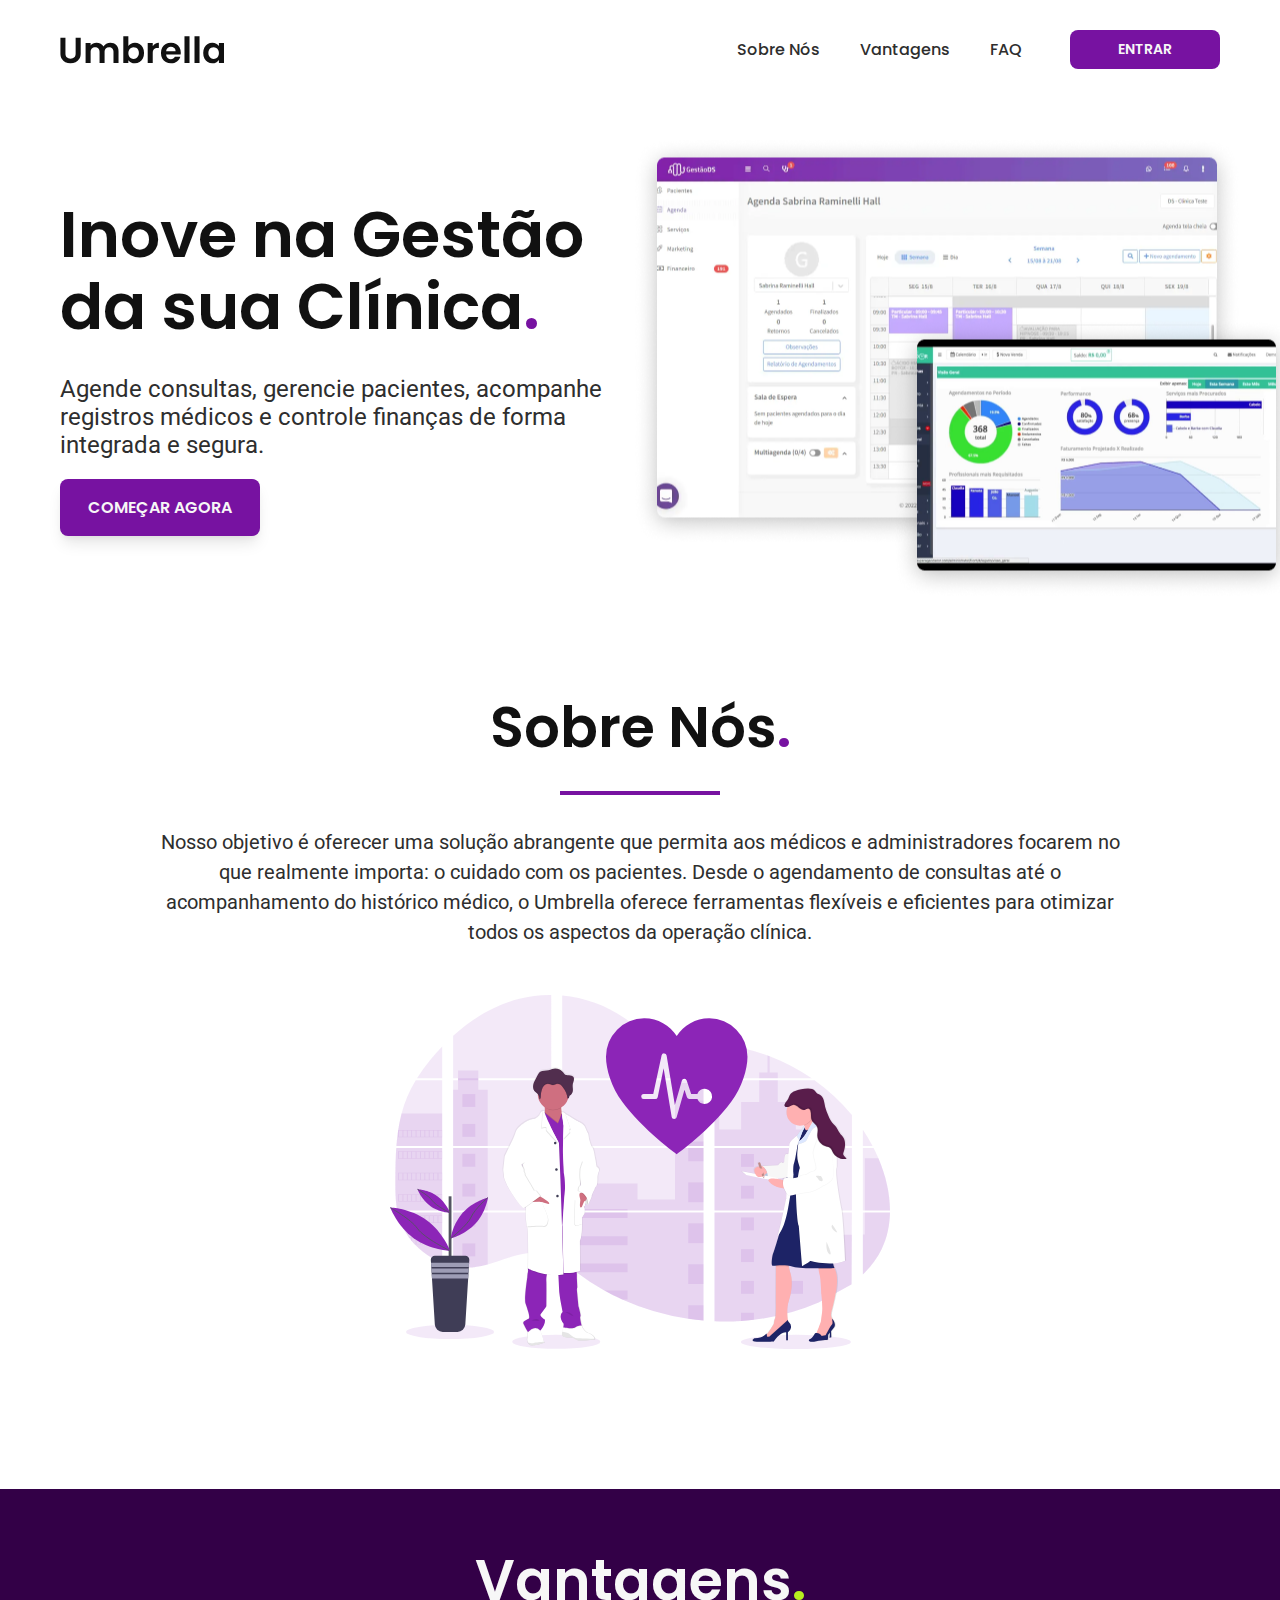
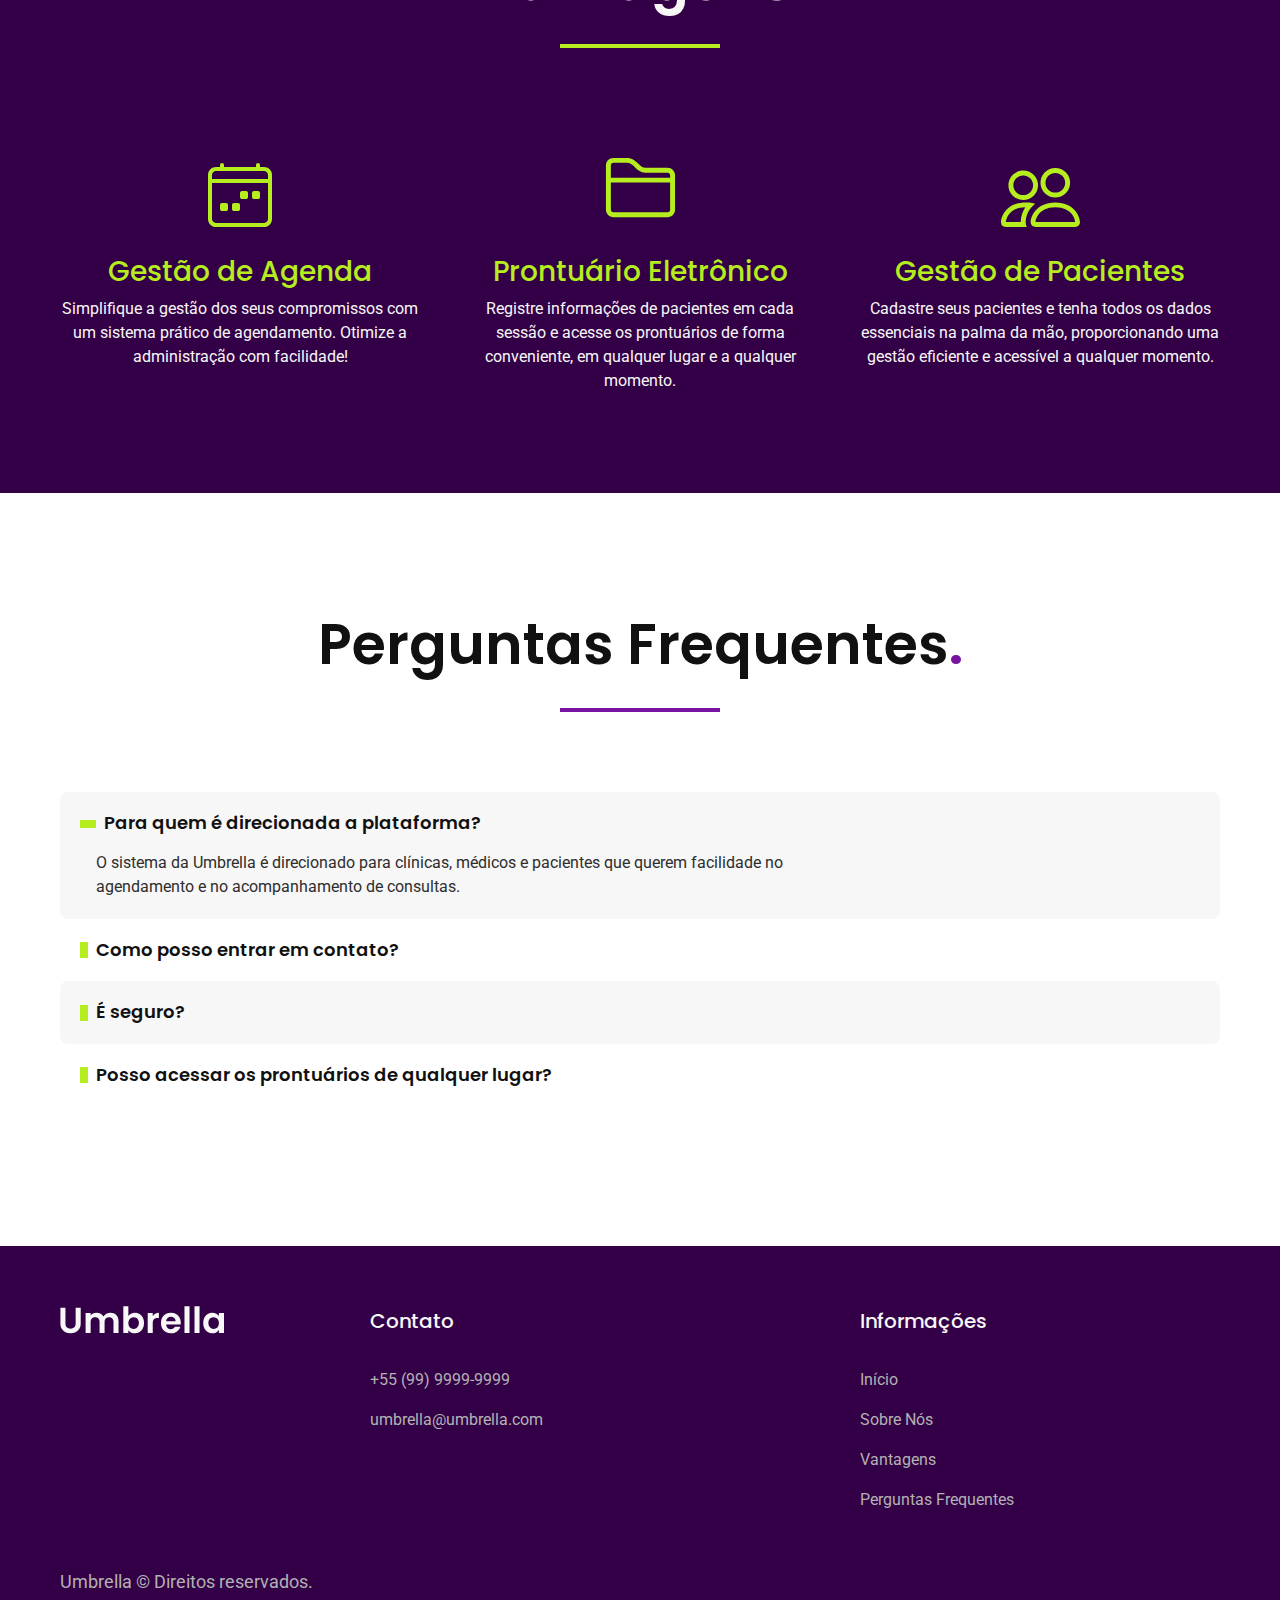
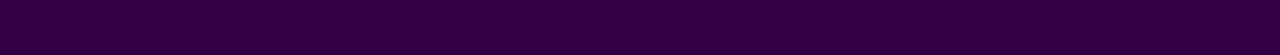
==== index.html @ 9d68d1e8 "links" ====
<!DOCTYPE html>
<html lang="pt-br">

<head>
  <meta charset="UTF-8">
  <meta name="viewport" content="width=device-width, initial-scale=1.0">
  <link rel="preconnect" href="https://fonts.googleapis.com">
  <link rel="preconnect" href="https://fonts.gstatic.com" crossorigin>
  <link href="https://fonts.googleapis.com/css2?family=Poppins:wght@400;500;600&family=Roboto:wght@400;500&display=swap" rel="stylesheet">
  <link rel="icon" href="img/umbrella.svg">
  <title>Umbrella - Landing Page</title>
  <link rel="stylesheet" href="./styles/style.css">
</head>

<body>
  <header id="home" class="header-bg">
    <div class="header">
      <img class="header-logo" src="img/umbrella-logo.svg">
      <a href="/html/login.html" class="login-mobile poppins-semibold c01">Fazer Login</a>
      <nav>
        <ul class="header-menu">
          <li><a class="poppins-medium c10" href="#about">Sobre Nós</a></li>
          <li><a class="poppins-medium c10" href="#benefits">Vantagens</a></li>
          <li><a class="poppins-medium c10" href="#faq">FAQ</a></li>
        </ul>
        <a class="nav-btn poppins-semibold c01" href="html/login.html">ENTRAR</a>
      </nav>
    </div>
  </header>
  <main class="home-bg">
    <div class="home">
      <div class="home-content">
        <h1 class="home-title poppins-semibold c11">Inove na Gestão<br>da sua Clínica<span class="detail">.</span></h1>
        <p class="home-text roboto-regular c10">Agende consultas, gerencie pacientes, acompanhe registros médicos e controle finanças de forma integrada e segura.</p>
        <a class="home-btn poppins-semibold c01" href="html/sign-up.html">COMEÇAR AGORA</a>
      </div>
      <img class="home-img" src="img/home-img.png" alt="Site Umbrella por dentro">
    </div>
    <img class="home-img-mobile" src="img/home-img-mobile.svg">
  </main>
  <div id="about" class="about-bg">
    <div class="about">
      <h1 class="about-title poppins-semibold c11">Sobre Nós<span class="detail">.</span></h1>
      <p class="about-text roboto-regular c10">Nosso objetivo é oferecer uma solução abrangente que permita aos médicos e administradores focarem no que realmente importa: o cuidado com os pacientes. Desde o agendamento de consultas até o acompanhamento do histórico médico, o Umbrella oferece ferramentas flexíveis e eficientes para otimizar todos os aspectos da operação clínica.</p>
      <img class="about-img" src="img/about-img.svg" width="500">
    </div>
  </div>

  <div id="benefits" class="benefits-bg">
    <div class="benefits">
      <h1 class="benefits-title poppins-semibold c01">Vantagens<span class="detail-green">.</span></h1>
      <div class="benefits-container">
        <div class="item">
          <img src="img/schedule.svg">
          <h3 class="item-title poppins-medium cBase02">Gestão de Agenda</h3>
          <p class="item-text roboto-regular c01">Simplifique a gestão dos seus compromissos com um sistema prático de agendamento. Otimize a administração com facilidade!</p>
        </div>
        <div class="item">
          <img src="img/folder.svg">
          <h3 class="item-title poppins-medium cBase02">Prontuário Eletrônico</h3>
          <p class="item-text roboto-regular c01">Registre informações de pacientes em cada sessão e acesse os prontuários de forma conveniente, em qualquer lugar e a qualquer momento.</p>
        </div>
        <div class="item">
          <img src="img/people.svg">
          <h3 class="item-title poppins-medium cBase02">Gestão de Pacientes</h3>
          <p class="item-text roboto-regular c01">Cadastre seus pacientes e tenha todos os dados essenciais na palma da mão, proporcionando uma gestão eficiente e acessível a qualquer momento.</p>
        </div>
      </div>
    </div>
  </div>
  <div id="faq" class="faq-bg">
    <div class="faq">
      <h1 class="faq-title poppins-semibold c11">Perguntas Frequentes<span class="detail">.</span></h1>
      <dl class="faq-container">
        <div>
          <dt class="poppins-semibold c11 active">Para quem é direcionada a plataforma?</dt>
          <dd class="roboto-regular c10 active">
            O sistema da Umbrella é direcionado para clínicas, médicos e pacientes que querem facilidade no agendamento e no acompanhamento de consultas.
          </dd>
        </div>
        <div>
          <dt class="poppins-semibold c11">Como posso entrar em contato?</dt>
          <dd class="roboto-regular c10">
            Você poed entrar em contato pelo email ou pelo telefone: <br>
            Email: umbrella@umbrela.com <br>
            Telefone: (99) 9999-9999
          </dd>
        </div>
        <div>
          <dt class="poppins-semibold c11">É seguro?</dt>
          <dd class="roboto-regular c10">
            Sim, os dados são armazenados de forma segura no sistema, seguindo todas as diretrizes de privacidade e segurança de dados.
          </dd>
        </div>
        <div>
          <dt class="poppins-semibold c11">Posso acessar os prontuários de qualquer lugar?</dt>
          <dd class="roboto-regular c10">Sim, você pode acessar os prontuários de qualquer lugar, desde que tenha uma conexão à internet e acesso ao sistema.</dd>
        </div>
      </dl>
    </div>
  </div>

  <footer class="footer-bg">
    <div class="footer">
      <img class="logo-footer" src="img/umbrella-logo-footer.svg">
      <div class="contact">
        <h3 class="contact-title poppins-medium c01">Contato</h3>
        <ul>
          <li><a class="roboto-regular c05" href="tel:+5599999999">+55 (99) 9999-9999</a></li>
          <li><a class="roboto-regular c05" href="mailto:umbrella@umbrella.com">umbrella@umbrella.com</a></li>
        </ul>
      </div>
      <div class="info">
        <h3 class="info-title poppins-medium c01">Informações</h3>
        <ul>
          <li><a class="roboto-regular c05" href="#home">Início</a></li>
          <li><a class="roboto-regular c05" href="#about">Sobre Nós</a></li>
          <li><a class="roboto-regular c05" href="#benefits">Vantagens</a></li>
          <li><a class="roboto-regular c05" href="#faq">Perguntas Frequentes</a></li>
        </ul>
      </div>
      <p class="copyright roboto-regular c05">Umbrella © Direitos reservados.</p>
    </div>
  </footer>

  <script src="./js/landing-page.js"></script>
</body>

</html>
---- styles/style.css ----
@import "./global/geral.css";
@import "./landing-page/landing-page.css";
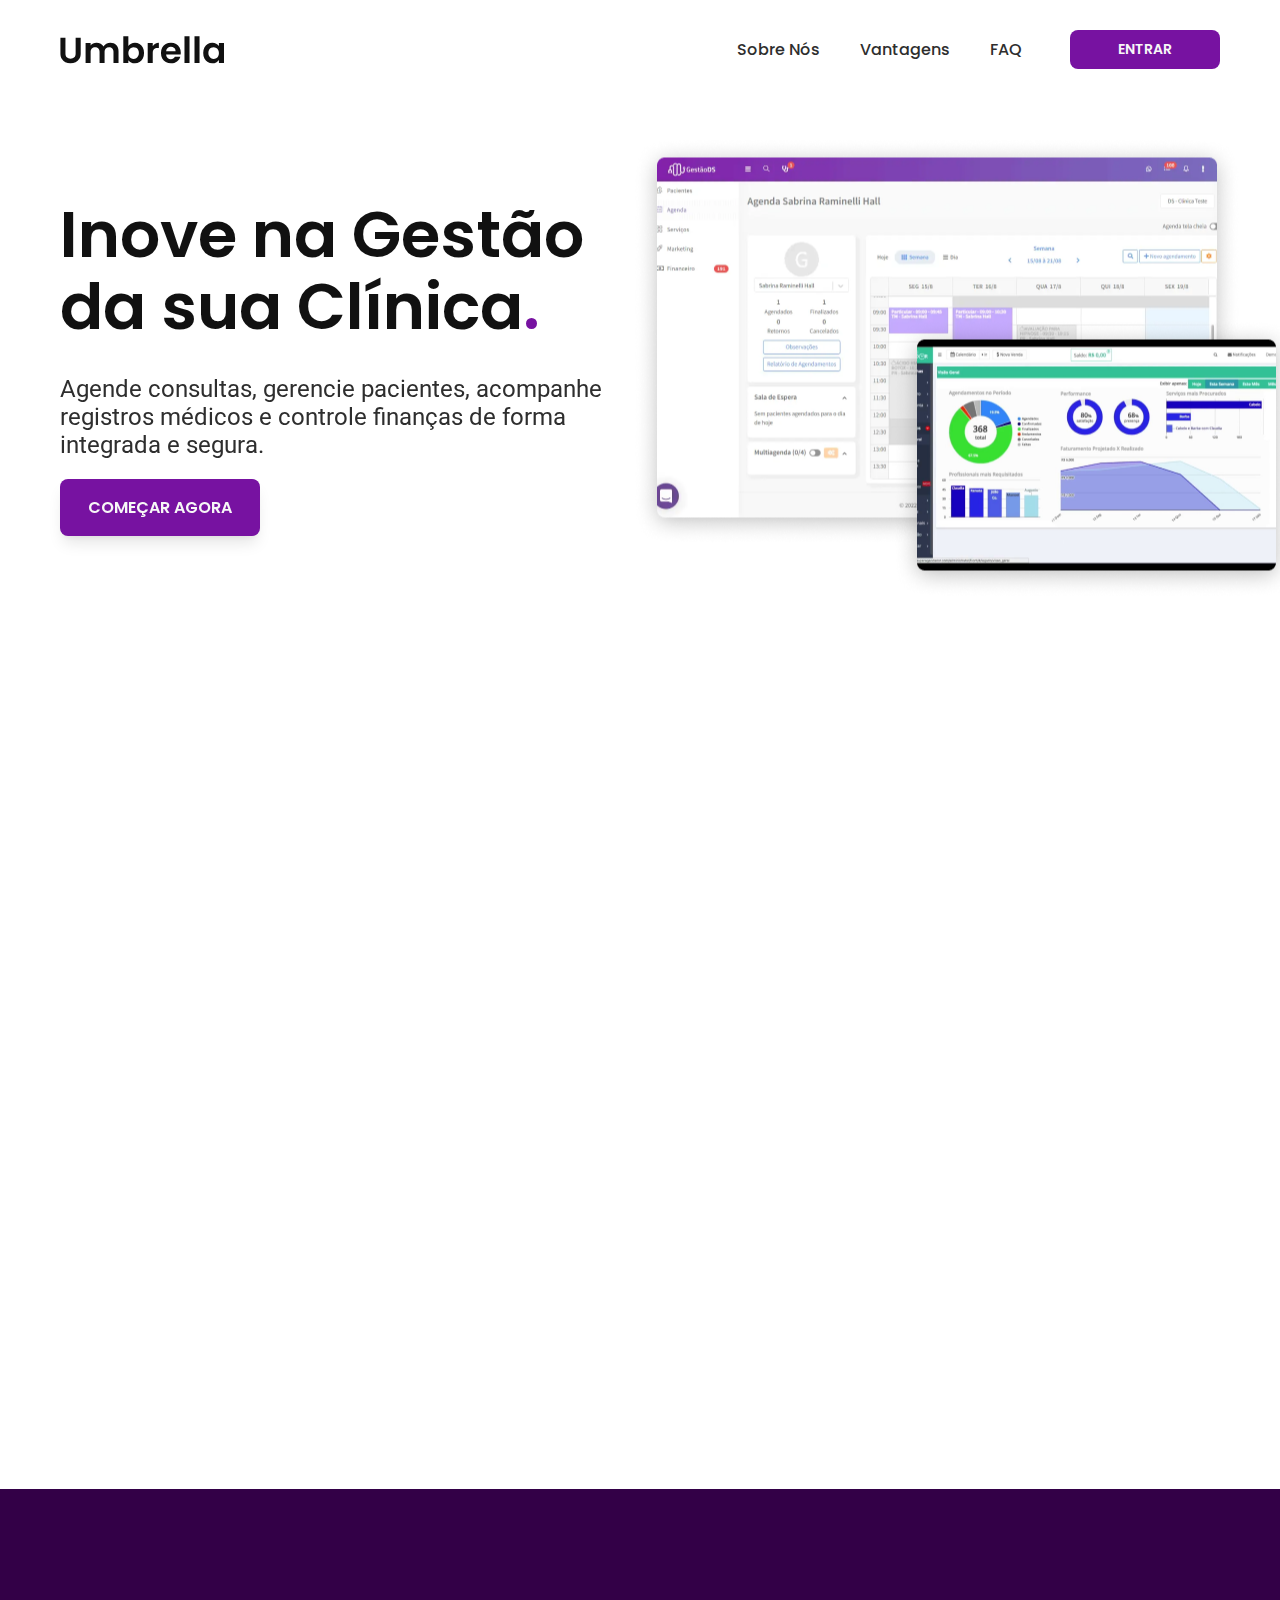
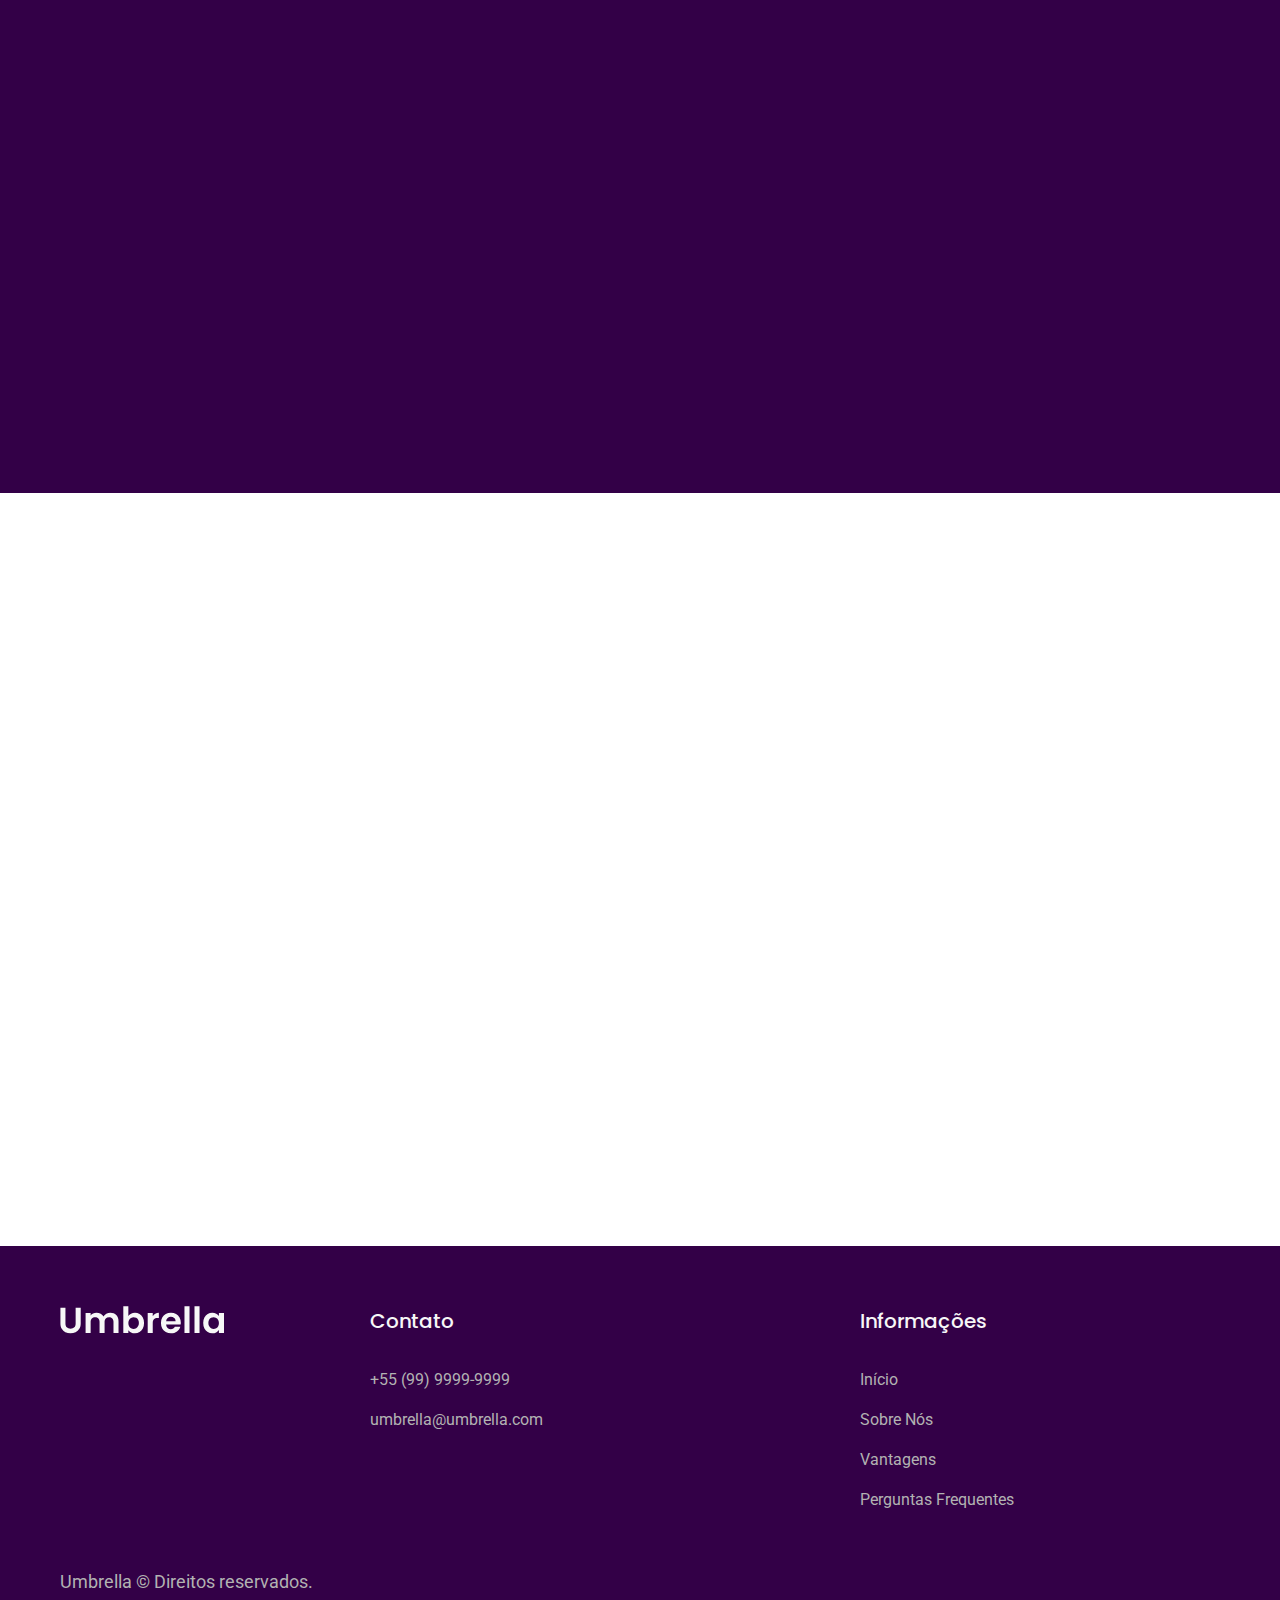
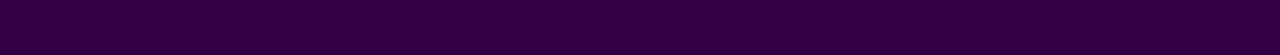
==== commit 4cf6f552: "animações legais" ====
--- a/index.html
+++ b/index.html
@@ -16,103 +16,101 @@
   <header id="home" class="header-bg">
     <div class="header">
       <img class="header-logo" src="img/umbrella-logo.svg">
-      <a href="/html/login.html" class="login-mobile poppins-semibold c01">Fazer Login</a>
+      <a href="./html/login.html" class="login-mobile poppins-semibold c01">Fazer Login</a>
       <nav>
-        <ul class="header-menu">
+        <ul class="header-menu" data-scroll="smooth">
           <li><a class="poppins-medium c10" href="#about">Sobre Nós</a></li>
           <li><a class="poppins-medium c10" href="#benefits">Vantagens</a></li>
           <li><a class="poppins-medium c10" href="#faq">FAQ</a></li>
         </ul>
-        <a class="nav-btn poppins-semibold c01" href="html/login.html">ENTRAR</a>
+        <a class="nav-btn poppins-semibold c01" href="./html/login.html">ENTRAR</a>
       </nav>
     </div>
   </header>
-  <main class="home-bg">
+  <main class="home-bg" data-anima="show-up">
     <div class="home">
       <div class="home-content">
         <h1 class="home-title poppins-semibold c11">Inove na Gestão<br>da sua Clínica<span class="detail">.</span></h1>
         <p class="home-text roboto-regular c10">Agende consultas, gerencie pacientes, acompanhe registros médicos e controle finanças de forma integrada e segura.</p>
-        <a class="home-btn poppins-semibold c01" href="html/sign-up.html">COMEÇAR AGORA</a>
+        <a class="home-btn poppins-semibold c01" href="./html/sign-up.html">COMEÇAR AGORA</a>
       </div>
       <img class="home-img" src="img/home-img.png" alt="Site Umbrella por dentro">
     </div>
     <img class="home-img-mobile" src="img/home-img-mobile.svg">
   </main>
-  <div id="about" class="about-bg">
-    <div class="about">
+  <section id="about" class="about-bg">
+    <div class="about" data-anima="show-left">
       <h1 class="about-title poppins-semibold c11">Sobre Nós<span class="detail">.</span></h1>
       <p class="about-text roboto-regular c10">Nosso objetivo é oferecer uma solução abrangente que permita aos médicos e administradores focarem no que realmente importa: o cuidado com os pacientes. Desde o agendamento de consultas até o acompanhamento do histórico médico, o Umbrella oferece ferramentas flexíveis e eficientes para otimizar todos os aspectos da operação clínica.</p>
       <img class="about-img" src="img/about-img.svg" width="500">
     </div>
-  </div>
+  </section>
 
-  <div id="benefits" class="benefits-bg">
+  <section id="benefits" class="benefits-bg">
     <div class="benefits">
-      <h1 class="benefits-title poppins-semibold c01">Vantagens<span class="detail-green">.</span></h1>
+      <h1 class="benefits-title poppins-semibold c01" data-anima="show-left">Vantagens<span class="detail-green">.</span></h1>
       <div class="benefits-container">
-        <div class="item">
+        <div class="item" data-anima="show-up">
           <img src="img/schedule.svg">
           <h3 class="item-title poppins-medium cBase02">Gestão de Agenda</h3>
           <p class="item-text roboto-regular c01">Simplifique a gestão dos seus compromissos com um sistema prático de agendamento. Otimize a administração com facilidade!</p>
         </div>
-        <div class="item">
+        <div class="item" data-anima="show-down">
           <img src="img/folder.svg">
           <h3 class="item-title poppins-medium cBase02">Prontuário Eletrônico</h3>
           <p class="item-text roboto-regular c01">Registre informações de pacientes em cada sessão e acesse os prontuários de forma conveniente, em qualquer lugar e a qualquer momento.</p>
         </div>
-        <div class="item">
+        <div class="item" data-anima="show-up">
           <img src="img/people.svg">
           <h3 class="item-title poppins-medium cBase02">Gestão de Pacientes</h3>
           <p class="item-text roboto-regular c01">Cadastre seus pacientes e tenha todos os dados essenciais na palma da mão, proporcionando uma gestão eficiente e acessível a qualquer momento.</p>
         </div>
       </div>
     </div>
-  </div>
-  <div id="faq" class="faq-bg">
-    <div class="faq">
-      <h1 class="faq-title poppins-semibold c11">Perguntas Frequentes<span class="detail">.</span></h1>
-      <dl class="faq-container">
-        <div>
-          <dt class="poppins-semibold c11 active">Para quem é direcionada a plataforma?</dt>
-          <dd class="roboto-regular c10 active">
-            O sistema da Umbrella é direcionado para clínicas, médicos e pacientes que querem facilidade no agendamento e no acompanhamento de consultas.
-          </dd>
-        </div>
-        <div>
-          <dt class="poppins-semibold c11">Como posso entrar em contato?</dt>
-          <dd class="roboto-regular c10">
-            Você poed entrar em contato pelo email ou pelo telefone: <br>
-            Email: umbrella@umbrela.com <br>
-            Telefone: (99) 9999-9999
-          </dd>
-        </div>
-        <div>
-          <dt class="poppins-semibold c11">É seguro?</dt>
-          <dd class="roboto-regular c10">
-            Sim, os dados são armazenados de forma segura no sistema, seguindo todas as diretrizes de privacidade e segurança de dados.
-          </dd>
-        </div>
-        <div>
-          <dt class="poppins-semibold c11">Posso acessar os prontuários de qualquer lugar?</dt>
-          <dd class="roboto-regular c10">Sim, você pode acessar os prontuários de qualquer lugar, desde que tenha uma conexão à internet e acesso ao sistema.</dd>
-        </div>
-      </dl>
-    </div>
-  </div>
+  </section>
+  <section id="faq" class="faq">
+    <h1 class="faq-title poppins-semibold c11" data-anima="show-left">Perguntas Frequentes<span class="detail">.</span></h1>
+    <dl class="faq-list" data-accordion="accordion" data-anima="show-up">
+      <div class="accordion">
+        <dt class="poppins-semibold c11">Para quem é direcionada a plataforma?</dt>
+        <dd class="roboto-regular c10">
+          O sistema da Umbrella é direcionado para clínicas, médicos e pacientes que querem facilidade no agendamento e no acompanhamento de consultas.
+        </dd>
+      </div>
+      <div class="accordion">
+        <dt class="poppins-semibold c11">Como posso entrar em contato?</dt>
+        <dd class="roboto-regular c10">
+          Você poed entrar em contato pelo email ou pelo telefone: <br>
+          Email: umbrella@umbrela.com <br>
+          Telefone: (99) 9999-9999
+        </dd>
+      </div>
+      <div class="accordion">
+        <dt class="poppins-semibold c11">É seguro?</dt>
+        <dd class="roboto-regular c10">
+          Sim, os dados são armazenados de forma segura no sistema, seguindo todas as diretrizes de privacidade e segurança de dados.
+        </dd>
+      </div>
+      <div class="accordion">
+        <dt class="poppins-semibold c11">Posso acessar os prontuários de qualquer lugar?</dt>
+        <dd class="roboto-regular c10">Sim, você pode acessar os prontuários de qualquer lugar, desde que tenha uma conexão à internet e acesso ao sistema.</dd>
+      </div>
+    </dl>
+  </section>
 
   <footer class="footer-bg">
     <div class="footer">
       <img class="logo-footer" src="img/umbrella-logo-footer.svg">
       <div class="contact">
         <h3 class="contact-title poppins-medium c01">Contato</h3>
-        <ul>
+        <ul data-scroll="smooth">
           <li><a class="roboto-regular c05" href="tel:+5599999999">+55 (99) 9999-9999</a></li>
           <li><a class="roboto-regular c05" href="mailto:umbrella@umbrella.com">umbrella@umbrella.com</a></li>
         </ul>
       </div>
       <div class="info">
         <h3 class="info-title poppins-medium c01">Informações</h3>
-        <ul>
+        <ul data-scroll="smooth">
           <li><a class="roboto-regular c05" href="#home">Início</a></li>
           <li><a class="roboto-regular c05" href="#about">Sobre Nós</a></li>
           <li><a class="roboto-regular c05" href="#benefits">Vantagens</a></li>
